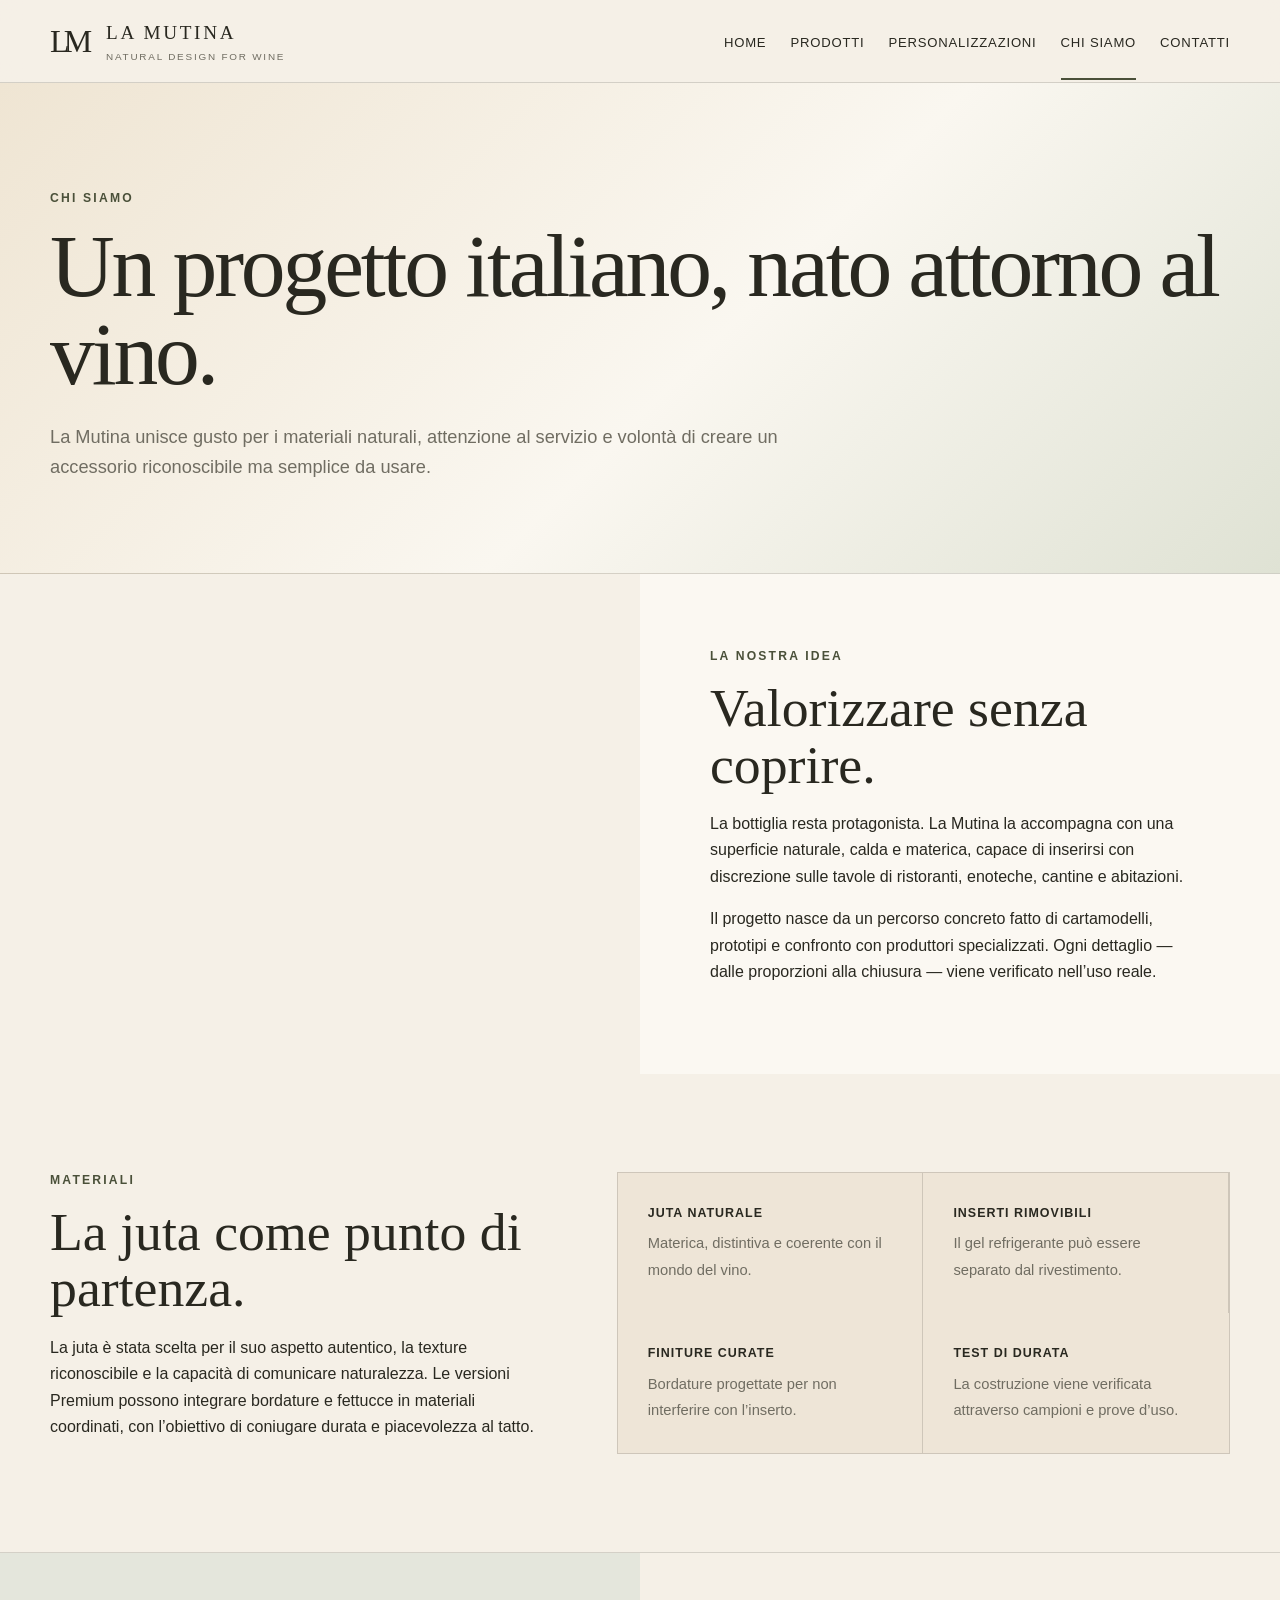
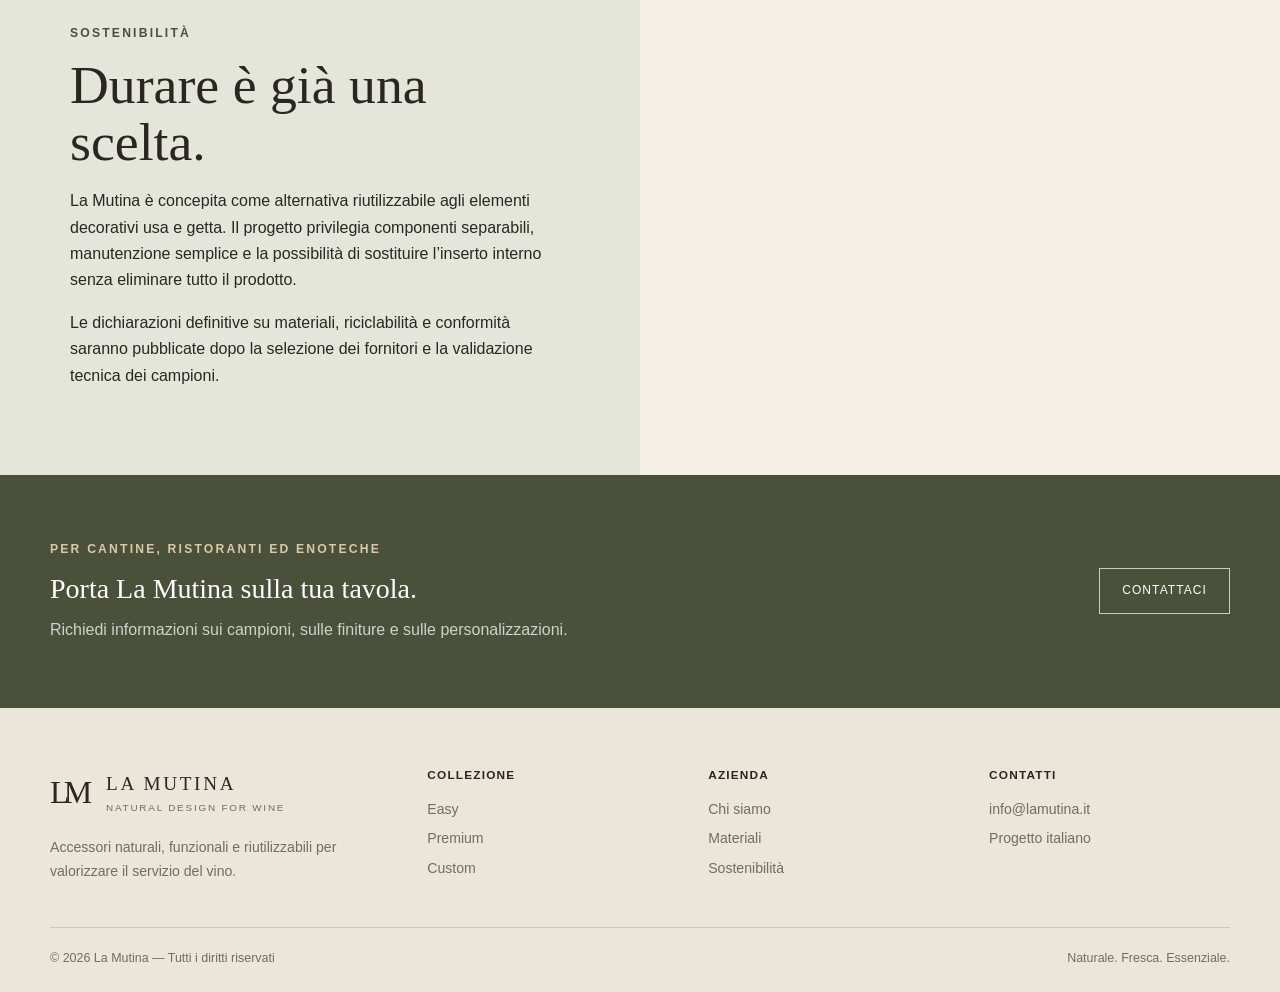
==== chi-siamo.html @ 400c6921 "Add files via upload" ====
<!doctype html><html lang="it"><head><meta charset="utf-8"><meta name="viewport" content="width=device-width,initial-scale=1"><title>Chi siamo — La Mutina</title><meta name="description" content="La Mutina — accessori naturali per il vino."><link rel="stylesheet" href="style.css"></head><body>
<header class="header">
  <div class="container nav">
    <a class="brand" href="index.html" aria-label="La Mutina home">
      <span class="monogram">LM</span>
      <span class="brand-copy"><strong>LA MUTINA</strong><span>Natural design for wine</span></span>
    </a>
    <button class="menu-btn" aria-label="Apri menu" aria-expanded="false">☰</button>
    <nav class="nav-links" aria-label="Navigazione principale">
      <a href="index.html" data-nav="home">Home</a>
      <a href="prodotti.html" data-nav="prodotti">Prodotti</a>
      <a href="custom.html" data-nav="custom">Personalizzazioni</a>
      <a href="chi-siamo.html" data-nav="chi-siamo" class="active">Chi siamo</a>
      <a href="contatti.html" data-nav="contatti">Contatti</a>
    </nav>
  </div>
</header><main>
<section class="page-hero"><div class="container"><div class="eyebrow">Chi siamo</div><h1>Un progetto italiano, nato attorno al vino.</h1><p class="lead">La Mutina unisce gusto per i materiali naturali, attenzione al servizio e volontà di creare un accessorio riconoscibile ma semplice da usare.</p></div></section>
<section class="split"><div class="split-image" style="background-image:url('assets/juta-dettaglio.jpg')"></div><div class="split-copy"><div class="eyebrow">La nostra idea</div><h2>Valorizzare senza coprire.</h2><p>La bottiglia resta protagonista. La Mutina la accompagna con una superficie naturale, calda e materica, capace di inserirsi con discrezione sulle tavole di ristoranti, enoteche, cantine e abitazioni.</p><p>Il progetto nasce da un percorso concreto fatto di cartamodelli, prototipi e confronto con produttori specializzati. Ogni dettaglio — dalle proporzioni alla chiusura — viene verificato nell’uso reale.</p></div></section>
<section class="section" id="materiali"><div class="container detail-grid"><div><div class="eyebrow">Materiali</div><h2>La juta come punto di partenza.</h2><p>La juta è stata scelta per il suo aspetto autentico, la texture riconoscibile e la capacità di comunicare naturalezza. Le versioni Premium possono integrare bordature e fettucce in materiali coordinati, con l’obiettivo di coniugare durata e piacevolezza al tatto.</p></div><div class="features" style="grid-template-columns:1fr 1fr"><div class="feature"><strong>Juta naturale</strong><span>Materica, distintiva e coerente con il mondo del vino.</span></div><div class="feature"><strong>Inserti rimovibili</strong><span>Il gel refrigerante può essere separato dal rivestimento.</span></div><div class="feature"><strong>Finiture curate</strong><span>Bordature progettate per non interferire con l’inserto.</span></div><div class="feature"><strong>Test di durata</strong><span>La costruzione viene verificata attraverso campioni e prove d’uso.</span></div></div></div></section>
<section class="split" id="sostenibilita"><div class="split-copy olive"><div class="eyebrow">Sostenibilità</div><h2>Durare è già una scelta.</h2><p>La Mutina è concepita come alternativa riutilizzabile agli elementi decorativi usa e getta. Il progetto privilegia componenti separabili, manutenzione semplice e la possibilità di sostituire l’inserto interno senza eliminare tutto il prodotto.</p><p>Le dichiarazioni definitive su materiali, riciclabilità e conformità saranno pubblicate dopo la selezione dei fornitori e la validazione tecnica dei campioni.</p></div><div class="split-image" style="background-image:url('assets/natura.jpg')"></div></section>
</main>
<section class="section-sm cta">
  <div class="container">
    <div><div class="eyebrow" style="color:#d8c9aa">Per cantine, ristoranti ed enoteche</div><h3>Porta La Mutina sulla tua tavola.</h3><p>Richiedi informazioni sui campioni, sulle finiture e sulle personalizzazioni.</p></div>
    <a class="btn" href="contatti.html">Contattaci</a>
  </div>
</section>
<footer class="footer">
  <div class="container">
    <div class="footer-grid">
      <div><div class="brand"><span class="monogram">LM</span><span class="brand-copy"><strong>LA MUTINA</strong><span>Natural design for wine</span></span></div><p style="margin-top:18px;max-width:320px">Accessori naturali, funzionali e riutilizzabili per valorizzare il servizio del vino.</p></div>
      <div><h4>Collezione</h4><a href="easy.html">Easy</a><a href="premium.html">Premium</a><a href="custom.html">Custom</a></div>
      <div><h4>Azienda</h4><a href="chi-siamo.html">Chi siamo</a><a href="chi-siamo.html#materiali">Materiali</a><a href="chi-siamo.html#sostenibilita">Sostenibilità</a></div>
      <div><h4>Contatti</h4><a href="mailto:info@lamutina.it">info@lamutina.it</a><p>Progetto italiano</p></div>
    </div>
    <div class="copyright"><span>© 2026 La Mutina — Tutti i diritti riservati</span><span>Naturale. Fresca. Essenziale.</span></div>
  </div>
</footer>
<script src="script.js"></script></body></html>
---- style.css ----
:root {
  --bg: #f5f0e7;
  --paper: #fbf8f2;
  --ink: #292820;
  --muted: #706d62;
  --olive: #4a5039;
  --olive-dark: #333827;
  --sand: #c7a875;
  --jute: #b78c50;
  --leather: #3b2b21;
  --line: rgba(41,40,32,.16);
  --shadow: 0 24px 70px rgba(45,40,31,.12);
  --radius: 4px;
}
* { box-sizing: border-box; }
html { scroll-behavior: smooth; }
body { margin:0; color:var(--ink); background:var(--bg); font-family: Arial, Helvetica, sans-serif; line-height:1.65; }
a { color:inherit; text-decoration:none; }
img { max-width:100%; display:block; }
.container { width:min(1180px, calc(100% - 40px)); margin-inline:auto; }
.serif, h1, h2, h3 { font-family: Georgia, 'Times New Roman', serif; font-weight:400; }
h1 { font-size:clamp(2.8rem, 7vw, 6.2rem); line-height:.98; margin:0; letter-spacing:-.035em; }
h2 { font-size:clamp(2rem, 4.2vw, 3.9rem); line-height:1.05; margin:0 0 18px; }
h3 { font-size:1.75rem; line-height:1.15; margin:0 0 12px; }
p { margin:0 0 16px; }
.eyebrow { text-transform:uppercase; letter-spacing:.18em; font-size:.76rem; color:var(--olive); font-weight:700; margin-bottom:14px; }
.lead { font-size:1.14rem; color:var(--muted); max-width:760px; }
.header { position:sticky; top:0; z-index:50; background:rgba(245,240,231,.94); backdrop-filter:blur(12px); border-bottom:1px solid var(--line); }
.nav { min-height:82px; display:flex; align-items:center; justify-content:space-between; gap:28px; }
.brand { display:flex; align-items:center; gap:12px; }
.monogram { font-family:Georgia,serif; font-size:2rem; letter-spacing:-.18em; width:44px; }
.brand-copy strong { display:block; font-family:Georgia,serif; font-size:1.2rem; letter-spacing:.14em; font-weight:400; }
.brand-copy span { display:block; font-size:.62rem; letter-spacing:.18em; color:var(--muted); text-transform:uppercase; }
.nav-links { display:flex; align-items:center; gap:24px; font-size:.82rem; text-transform:uppercase; letter-spacing:.06em; }
.nav-links a { padding:30px 0 25px; border-bottom:2px solid transparent; }
.nav-links a:hover, .nav-links a.active { border-color:var(--olive); }
.menu-btn { display:none; border:1px solid var(--line); background:transparent; padding:9px 12px; font-size:1rem; }
.hero-image { position:relative; min-height:570px; background:url('assets/hero-stagioni.jpg') center/cover no-repeat; border-bottom:1px solid var(--line); }
.hero-overlay { position:absolute; inset:0; background:linear-gradient(90deg, rgba(20,20,16,.04), rgba(245,240,231,.03)); }
.hero-caption { display:none; }
.section { padding:96px 0; border-bottom:1px solid var(--line); }
.section-sm { padding:64px 0; }
.center { text-align:center; }
.intro { max-width:780px; margin:0 auto 50px; }
.grid-3 { display:grid; grid-template-columns:repeat(3,1fr); gap:22px; }
.product-card { position:relative; background:var(--paper); border:1px solid var(--line); min-height:520px; padding:28px; overflow:hidden; transition:.25s ease; }
.product-card:hover { transform:translateY(-5px); box-shadow:var(--shadow); }
.product-visual { height:270px; display:grid; place-items:center; background:linear-gradient(145deg,#eee5d5,#fbf8f2); margin-bottom:25px; overflow:hidden; }
.bottle { position:relative; width:80px; height:230px; border-radius:18px 18px 12px 12px; background:linear-gradient(90deg,#263022,#53604a 50%,#20271c); box-shadow:0 18px 30px rgba(0,0,0,.16); }
.bottle:before { content:''; position:absolute; width:34px; height:74px; left:23px; top:-48px; border-radius:7px 7px 0 0; background:linear-gradient(90deg,#263022,#53604a 50%,#20271c); }
.sleeve { position:absolute; left:50%; bottom:18px; width:136px; height:136px; transform:translateX(-50%); border-radius:3px; background-color:#b9915c; background-image:repeating-linear-gradient(0deg,rgba(82,58,30,.12) 0 1px,transparent 1px 4px),repeating-linear-gradient(90deg,rgba(82,58,30,.09) 0 1px,transparent 1px 4px); box-shadow:0 10px 24px rgba(60,42,22,.22); }
.sleeve:after { content:'LM'; position:absolute; left:50%; bottom:12px; transform:translateX(-50%); font-family:Georgia,serif; font-size:1.15rem; }
.premium .sleeve { border-top:10px solid var(--leather); border-bottom:10px solid var(--leather); }
.custom-visual { display:flex; align-items:flex-end; justify-content:center; gap:16px; }
.custom-swatch { width:95px; height:200px; background:#b9915c; border-radius:4px; box-shadow:0 15px 28px rgba(60,42,22,.18); position:relative; background-image:repeating-linear-gradient(0deg,rgba(82,58,30,.12) 0 1px,transparent 1px 4px),repeating-linear-gradient(90deg,rgba(82,58,30,.09) 0 1px,transparent 1px 4px); }
.custom-swatch:nth-child(2){height:235px;background-color:#c4a06e}.custom-swatch:nth-child(3){height:180px;background-color:#a97b47}
.custom-swatch:after { content:attr(data-logo); position:absolute; inset:0; display:grid; place-items:center; font-family:Georgia,serif; font-size:.9rem; text-align:center; padding:12px; }
.tag { display:inline-block; margin-top:14px; color:var(--olive); text-transform:uppercase; letter-spacing:.14em; font-size:.72rem; font-weight:700; }
.link-arrow { display:inline-block; margin-top:18px; font-size:.82rem; text-transform:uppercase; letter-spacing:.08em; border-bottom:1px solid var(--olive); padding-bottom:4px; }
.features { display:grid; grid-template-columns:repeat(4,1fr); gap:0; background:#eee5d7; border:1px solid var(--line); }
.feature { padding:30px; border-right:1px solid var(--line); }
.feature:last-child { border-right:0; }
.feature-icon { font-size:1.8rem; margin-bottom:12px; }
.feature strong { display:block; text-transform:uppercase; letter-spacing:.08em; font-size:.78rem; margin-bottom:7px; }
.feature span { color:var(--muted); font-size:.92rem; }
.split { display:grid; grid-template-columns:1fr 1fr; align-items:stretch; }
.split-image { min-height:500px; background-size:cover; background-position:center; }
.split-copy { padding:70px; background:var(--paper); display:flex; flex-direction:column; justify-content:center; }
.split-copy.olive { background:#e4e6dc; }
.btn { display:inline-flex; align-items:center; justify-content:center; width:max-content; min-height:46px; padding:0 22px; border:1px solid var(--olive); text-transform:uppercase; letter-spacing:.09em; font-size:.75rem; transition:.2s; }
.btn:hover { background:var(--olive); color:white; }
.btn.primary { background:var(--olive); color:white; }
.btn.primary:hover { background:var(--olive-dark); }
.cta { background:var(--olive); color:white; }
.cta .container { display:flex; align-items:center; justify-content:space-between; gap:36px; }
.cta p { color:rgba(255,255,255,.74); margin:0; }
.cta .btn { color:white; border-color:rgba(255,255,255,.7); flex:none; }
.page-hero { padding:105px 0 75px; background:linear-gradient(135deg,#efe5d3,#faf7f0 55%,#dfe2d4); border-bottom:1px solid var(--line); }
.page-hero .lead { margin-top:24px; }
.detail-grid { display:grid; grid-template-columns:.9fr 1.1fr; gap:65px; align-items:center; }
.specs { display:grid; grid-template-columns:1fr 1fr; gap:12px; margin:26px 0; }
.spec { padding:17px; background:var(--paper); border:1px solid var(--line); }
.spec strong { display:block; font-family:Georgia,serif; font-size:1.2rem; }
.steps { counter-reset:step; display:grid; gap:16px; }
.step { position:relative; padding:22px 22px 22px 72px; background:var(--paper); border:1px solid var(--line); }
.step:before { counter-increment:step; content:counter(step); position:absolute; left:20px; top:20px; width:34px; height:34px; border:1px solid var(--olive); border-radius:50%; display:grid; place-items:center; font-family:Georgia,serif; }
.contact-grid { display:grid; grid-template-columns:.8fr 1.2fr; gap:50px; }
.contact-box { background:var(--paper); border:1px solid var(--line); padding:34px; }
form { display:grid; grid-template-columns:1fr 1fr; gap:16px; }
.field { display:grid; gap:7px; }
.field.full { grid-column:1/-1; }
label { font-size:.78rem; text-transform:uppercase; letter-spacing:.08em; }
input, select, textarea { width:100%; border:1px solid var(--line); background:#fffdf9; padding:13px 14px; font:inherit; color:var(--ink); }
textarea { min-height:150px; resize:vertical; }
.notice { font-size:.83rem; color:var(--muted); }
.footer { background:#ece5d9; padding:58px 0 24px; }
.footer-grid { display:grid; grid-template-columns:1.4fr repeat(3,1fr); gap:40px; }
.footer h4 { margin:0 0 13px; text-transform:uppercase; letter-spacing:.1em; font-size:.74rem; }
.footer a, .footer p { color:var(--muted); font-size:.88rem; display:block; margin:0 0 6px; }
.copyright { margin-top:38px; padding-top:20px; border-top:1px solid var(--line); color:var(--muted); font-size:.78rem; display:flex; justify-content:space-between; gap:20px; flex-wrap:wrap; }
@media (max-width:900px){
 .nav-links { display:none; position:absolute; top:82px; left:0; right:0; background:var(--paper); padding:14px 20px 22px; border-bottom:1px solid var(--line); flex-direction:column; align-items:flex-start; gap:0; }
 .nav-links.open { display:flex; }
 .nav-links a { padding:12px 0; width:100%; }
 .menu-btn { display:block; }
 .hero-image { min-height:430px; background-position:center; }
 .grid-3, .features, .split, .detail-grid, .contact-grid, .footer-grid { grid-template-columns:1fr; }
 .feature { border-right:0; border-bottom:1px solid var(--line); }
 .feature:last-child { border-bottom:0; }
 .split-copy { padding:48px 30px; }
 .split-image { min-height:360px; }
 .cta .container { align-items:flex-start; flex-direction:column; }
}
@media (max-width:600px){
 .container { width:min(100% - 28px,1180px); }
 .brand-copy span { display:none; }
 .hero-image { min-height:340px; }
 .section { padding:70px 0; }
 .product-card { min-height:auto; padding:20px; }
 .product-visual { height:230px; }
 .specs, form { grid-template-columns:1fr; }
 .field.full { grid-column:auto; }
 .page-hero { padding:75px 0 55px; }
}
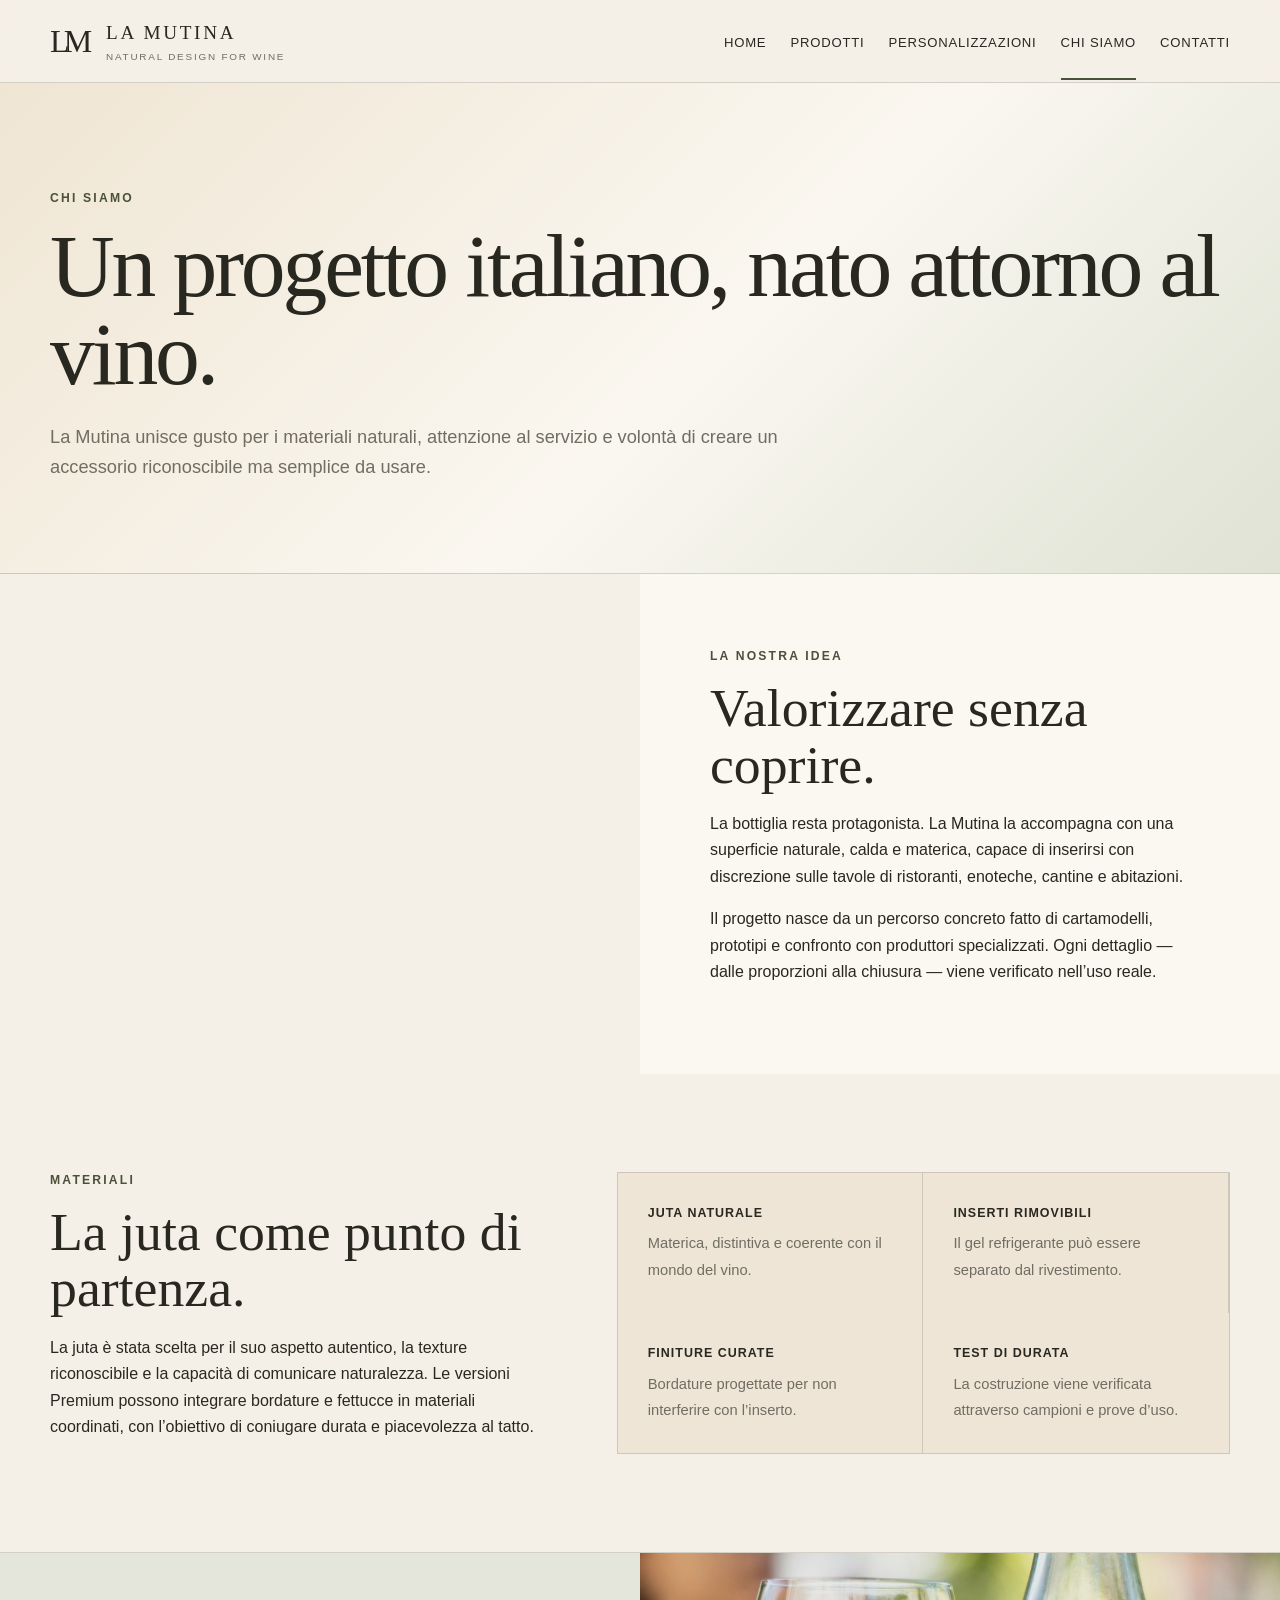
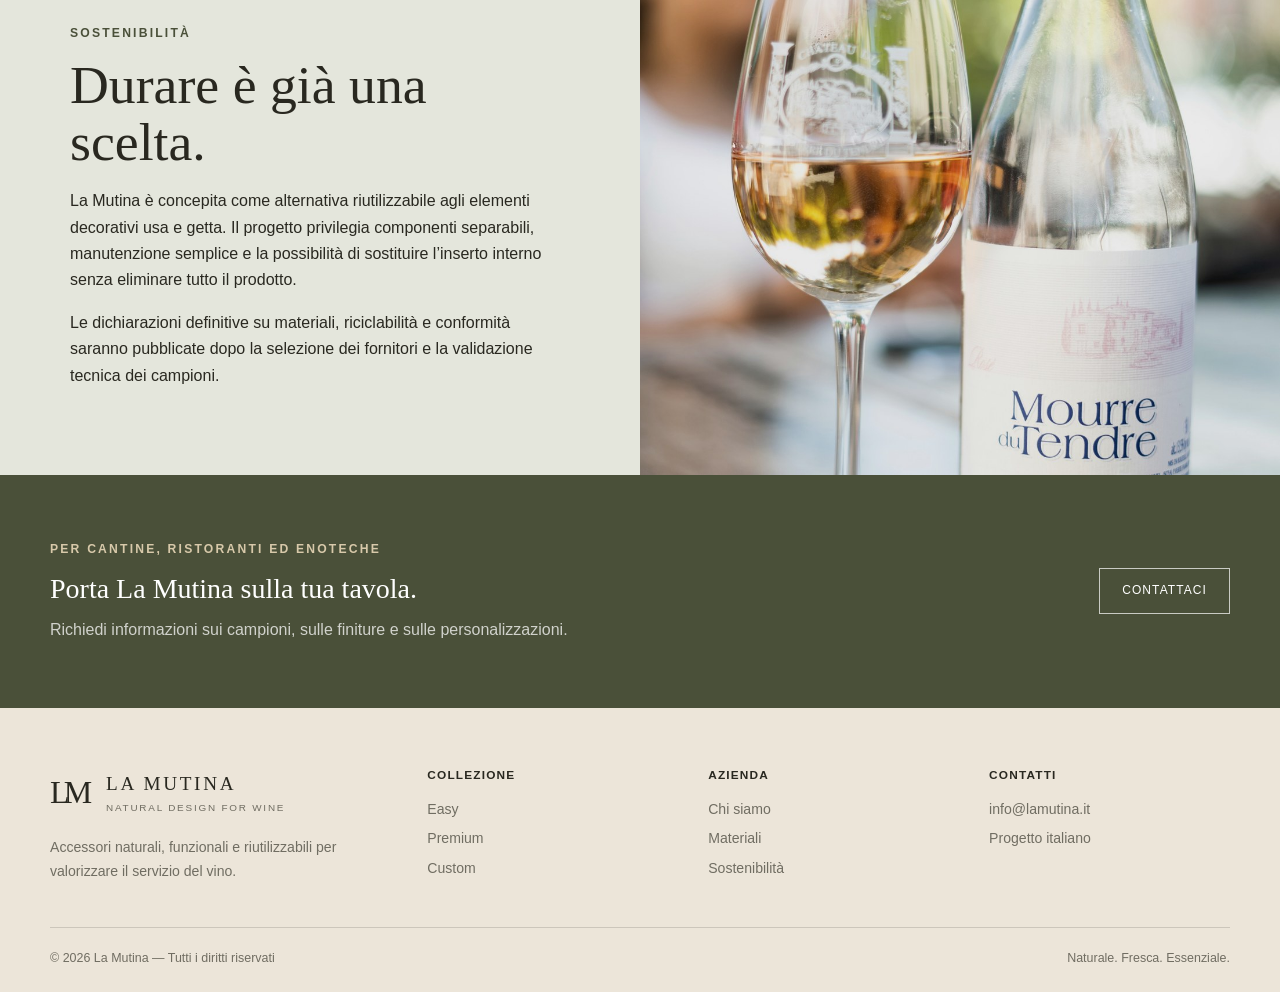
==== commit 239df4ec: "Add files via upload" ====
--- a/chi-siamo.html
+++ b/chi-siamo.html
@@ -1,4 +1,13 @@
-<!doctype html><html lang="it"><head><meta charset="utf-8"><meta name="viewport" content="width=device-width,initial-scale=1"><title>Chi siamo — La Mutina</title><meta name="description" content="La Mutina — accessori naturali per il vino."><link rel="stylesheet" href="style.css"></head><body>
+<!doctype html>
+<html lang="it">
+<head>
+  <meta charset="utf-8">
+  <meta name="viewport" content="width=device-width,initial-scale=1">
+  <title>Chi siamo — La Mutina</title>
+  <meta name="description" content="La Mutina — progetto italiano di accessori naturali per il vino.">
+  <link rel="stylesheet" href="style.css">
+</head>
+<body>
 <header class="header">
   <div class="container nav">
     <a class="brand" href="index.html" aria-label="La Mutina home">
@@ -14,22 +23,29 @@
       <a href="contatti.html" data-nav="contatti">Contatti</a>
     </nav>
   </div>
-</header><main>
-<section class="page-hero"><div class="container"><div class="eyebrow">Chi siamo</div><h1>Un progetto italiano, nato attorno al vino.</h1><p class="lead">La Mutina unisce gusto per i materiali naturali, attenzione al servizio e volontà di creare un accessorio riconoscibile ma semplice da usare.</p></div></section>
-<section class="split"><div class="split-image" style="background-image:url('assets/juta-dettaglio.jpg')"></div><div class="split-copy"><div class="eyebrow">La nostra idea</div><h2>Valorizzare senza coprire.</h2><p>La bottiglia resta protagonista. La Mutina la accompagna con una superficie naturale, calda e materica, capace di inserirsi con discrezione sulle tavole di ristoranti, enoteche, cantine e abitazioni.</p><p>Il progetto nasce da un percorso concreto fatto di cartamodelli, prototipi e confronto con produttori specializzati. Ogni dettaglio — dalle proporzioni alla chiusura — viene verificato nell’uso reale.</p></div></section>
-<section class="section" id="materiali"><div class="container detail-grid"><div><div class="eyebrow">Materiali</div><h2>La juta come punto di partenza.</h2><p>La juta è stata scelta per il suo aspetto autentico, la texture riconoscibile e la capacità di comunicare naturalezza. Le versioni Premium possono integrare bordature e fettucce in materiali coordinati, con l’obiettivo di coniugare durata e piacevolezza al tatto.</p></div><div class="features" style="grid-template-columns:1fr 1fr"><div class="feature"><strong>Juta naturale</strong><span>Materica, distintiva e coerente con il mondo del vino.</span></div><div class="feature"><strong>Inserti rimovibili</strong><span>Il gel refrigerante può essere separato dal rivestimento.</span></div><div class="feature"><strong>Finiture curate</strong><span>Bordature progettate per non interferire con l’inserto.</span></div><div class="feature"><strong>Test di durata</strong><span>La costruzione viene verificata attraverso campioni e prove d’uso.</span></div></div></div></section>
-<section class="split" id="sostenibilita"><div class="split-copy olive"><div class="eyebrow">Sostenibilità</div><h2>Durare è già una scelta.</h2><p>La Mutina è concepita come alternativa riutilizzabile agli elementi decorativi usa e getta. Il progetto privilegia componenti separabili, manutenzione semplice e la possibilità di sostituire l’inserto interno senza eliminare tutto il prodotto.</p><p>Le dichiarazioni definitive su materiali, riciclabilità e conformità saranno pubblicate dopo la selezione dei fornitori e la validazione tecnica dei campioni.</p></div><div class="split-image" style="background-image:url('assets/natura.jpg')"></div></section>
+</header>
+<main>
+
+<section class="page-hero"><div class="container"><div class="eyebrow">Chi siamo</div><h1>Un progetto italiano, nato attorno al vino.</h1><p class="lead">La Mutina unisce gusto per i materiali naturali, attenzione al servizio e volontà di creare un accessorio riconoscibile ma semplice da usare.</p></div></section><section class="split"><div class="split-image" style="background-image:url('assets/juta-dettaglio.jpg')"></div><div class="split-copy"><div class="eyebrow">La nostra idea</div><h2>Valorizzare senza coprire.</h2><p>La bottiglia resta protagonista. La Mutina la accompagna con una superficie naturale, calda e materica, capace di inserirsi con discrezione sulle tavole di ristoranti, enoteche, cantine e abitazioni.</p><p>Il progetto nasce da un percorso concreto fatto di cartamodelli, prototipi e confronto con produttori specializzati. Ogni dettaglio — dalle proporzioni alla chiusura — viene verificato nell’uso reale.</p></div></section><section class="section" id="materiali"><div class="container detail-grid"><div><div class="eyebrow">Materiali</div><h2>La juta come punto di partenza.</h2><p>La juta è stata scelta per il suo aspetto autentico, la texture riconoscibile e la capacità di comunicare naturalezza. Le versioni Premium possono integrare bordature e fettucce in materiali coordinati, con l’obiettivo di coniugare durata e piacevolezza al tatto.</p></div><div class="features" style="grid-template-columns:1fr 1fr"><div class="feature"><strong>Juta naturale</strong><span>Materica, distintiva e coerente con il mondo del vino.</span></div><div class="feature"><strong>Inserti rimovibili</strong><span>Il gel refrigerante può essere separato dal rivestimento.</span></div><div class="feature"><strong>Finiture curate</strong><span>Bordature progettate per non interferire con l’inserto.</span></div><div class="feature"><strong>Test di durata</strong><span>La costruzione viene verificata attraverso campioni e prove d’uso.</span></div></div></div></section><section class="split" id="sostenibilita"><div class="split-copy olive"><div class="eyebrow">Sostenibilità</div><h2>Durare è già una scelta.</h2><p>La Mutina è concepita come alternativa riutilizzabile agli elementi decorativi usa e getta. Il progetto privilegia componenti separabili, manutenzione semplice e la possibilità di sostituire l’inserto interno senza eliminare tutto il prodotto.</p><p>Le dichiarazioni definitive su materiali, riciclabilità e conformità saranno pubblicate dopo la selezione dei fornitori e la validazione tecnica dei campioni.</p></div><div class="split-image" style="background-image:url('assets/natura.jpg')"></div></section>
+
 </main>
 <section class="section-sm cta">
   <div class="container">
-    <div><div class="eyebrow" style="color:#d8c9aa">Per cantine, ristoranti ed enoteche</div><h3>Porta La Mutina sulla tua tavola.</h3><p>Richiedi informazioni sui campioni, sulle finiture e sulle personalizzazioni.</p></div>
+    <div>
+      <div class="eyebrow" style="color:#d8c9aa">Per cantine, ristoranti ed enoteche</div>
+      <h3>Porta La Mutina sulla tua tavola.</h3>
+      <p>Richiedi informazioni sui campioni, sulle finiture e sulle personalizzazioni.</p>
+    </div>
     <a class="btn" href="contatti.html">Contattaci</a>
   </div>
 </section>
 <footer class="footer">
   <div class="container">
     <div class="footer-grid">
-      <div><div class="brand"><span class="monogram">LM</span><span class="brand-copy"><strong>LA MUTINA</strong><span>Natural design for wine</span></span></div><p style="margin-top:18px;max-width:320px">Accessori naturali, funzionali e riutilizzabili per valorizzare il servizio del vino.</p></div>
+      <div>
+        <div class="brand"><span class="monogram">LM</span><span class="brand-copy"><strong>LA MUTINA</strong><span>Natural design for wine</span></span></div>
+        <p style="margin-top:18px;max-width:320px">Accessori naturali, funzionali e riutilizzabili per valorizzare il servizio del vino.</p>
+      </div>
       <div><h4>Collezione</h4><a href="easy.html">Easy</a><a href="premium.html">Premium</a><a href="custom.html">Custom</a></div>
       <div><h4>Azienda</h4><a href="chi-siamo.html">Chi siamo</a><a href="chi-siamo.html#materiali">Materiali</a><a href="chi-siamo.html#sostenibilita">Sostenibilità</a></div>
       <div><h4>Contatti</h4><a href="mailto:info@lamutina.it">info@lamutina.it</a><p>Progetto italiano</p></div>
@@ -37,4 +53,6 @@
     <div class="copyright"><span>© 2026 La Mutina — Tutti i diritti riservati</span><span>Naturale. Fresca. Essenziale.</span></div>
   </div>
 </footer>
-<script src="script.js"></script></body></html>+<script src="script.js"></script>
+</body>
+</html>
--- a/style.css
+++ b/style.css
@@ -1,125 +1,49 @@
+:root {
+  --bg: #f5f0e7; --paper: #fbf8f2; --ink: #292820; --muted: #706d62; --olive: #4a5039; --olive-dark: #333827; --sand: #c7a875; --jute: #b78c50; --leather: #3b2b21; --line: rgba(41,40,32,.16); --shadow: 0 24px 70px rgba(45,40,31,.12); --radius: 4px;
+}
+* { box-sizing: border-box; } html { scroll-behavior: smooth; } body { margin:0; color:var(--ink); background:var(--bg); font-family: Arial, Helvetica, sans-serif; line-height:1.65; } a { color:inherit; text-decoration:none; } img { max-width:100%; display:block; }
+.container { width:min(1180px, calc(100% - 40px)); margin-inline:auto; } .serif, h1, h2, h3 { font-family: Georgia, 'Times New Roman', serif; font-weight:400; } h1 { font-size:clamp(2.8rem, 7vw, 6.2rem); line-height:.98; margin:0; letter-spacing:-.035em; } h2 { font-size:clamp(2rem, 4.2vw, 3.9rem); line-height:1.05; margin:0 0 18px; } h3 { font-size:1.75rem; line-height:1.15; margin:0 0 12px; } p { margin:0 0 16px; }
+.eyebrow { text-transform:uppercase; letter-spacing:.18em; font-size:.76rem; color:var(--olive); font-weight:700; margin-bottom:14px; } .lead { font-size:1.14rem; color:var(--muted); max-width:760px; }
+.header { position:sticky; top:0; z-index:50; background:rgba(245,240,231,.94); backdrop-filter:blur(12px); border-bottom:1px solid var(--line); } .nav { min-height:82px; display:flex; align-items:center; justify-content:space-between; gap:28px; } .brand { display:flex; align-items:center; gap:12px; } .monogram { font-family:Georgia,serif; font-size:2rem; letter-spacing:-.18em; width:44px; } .brand-copy strong { display:block; font-family:Georgia,serif; font-size:1.2rem; letter-spacing:.14em; font-weight:400; } .brand-copy span { display:block; font-size:.62rem; letter-spacing:.18em; color:var(--muted); text-transform:uppercase; }
+.nav-links { display:flex; align-items:center; gap:24px; font-size:.82rem; text-transform:uppercase; letter-spacing:.06em; } .nav-links a { padding:30px 0 25px; border-bottom:2px solid transparent; } .nav-links a:hover, .nav-links a.active { border-color:var(--olive); } .menu-btn { display:none; border:1px solid var(--line); background:transparent; padding:9px 12px; font-size:1rem; }
+.hero-image { position:relative; min-height:570px; background:url('assets/hero-estate.jpg') center/cover no-repeat; border-bottom:1px solid var(--line); } .hero-overlay { position:absolute; inset:0; background:linear-gradient(90deg, rgba(20,20,16,.04), rgba(245,240,231,.03)); } .hero-caption { display:none; }
+.section { padding:96px 0; border-bottom:1px solid var(--line); } .section-sm { padding:64px 0; } .center { text-align:center; } .intro { max-width:780px; margin:0 auto 50px; } .grid-3 { display:grid; grid-template-columns:repeat(3,1fr); gap:22px; }
+.product-card { position:relative; background:var(--paper); border:1px solid var(--line); min-height:520px; padding:28px; overflow:hidden; transition:.25s ease; } .product-card:hover { transform:translateY(-5px); box-shadow:var(--shadow); } .product-visual { height:270px; display:grid; place-items:center; background:linear-gradient(145deg,#eee5d5,#fbf8f2); margin-bottom:25px; overflow:hidden; }
+.bottle { position:relative; width:80px; height:230px; border-radius:18px 18px 12px 12px; background:linear-gradient(90deg,#263022,#53604a 50%,#20271c); box-shadow:0 18px 30px rgba(0,0,0,.16); } .bottle:before { content:''; position:absolute; width:34px; height:74px; left:23px; top:-48px; border-radius:7px 7px 0 0; background:linear-gradient(90deg,#263022,#53604a 50%,#20271c); }
+.sleeve { position:absolute; left:50%; bottom:18px; width:136px; height:136px; transform:translateX(-50%); border-radius:3px; background-color:#b9915c; background-image:repeating-linear-gradient(0deg,rgba(82,58,30,.12) 0 1px,transparent 1px 4px),repeating-linear-gradient(90deg,rgba(82,58,30,.09) 0 1px,transparent 1px 4px); box-shadow:0 10px 24px rgba(60,42,22,.22); } .sleeve:after { content:'LM'; position:absolute; left:50%; bottom:12px; transform:translateX(-50%); font-family:Georgia,serif; font-size:1.15rem; } .premium .sleeve { border-top:10px solid var(--leather); border-bottom:10px solid var(--leather); }
+.custom-visual { display:flex; align-items:flex-end; justify-content:center; gap:16px; } .custom-swatch { width:95px; height:200px; background:#b9915c; border-radius:4px; box-shadow:0 15px 28px rgba(60,42,22,.18); position:relative; background-image:repeating-linear-gradient(0deg,rgba(82,58,30,.12) 0 1px,transparent 1px 4px),repeating-linear-gradient(90deg,rgba(82,58,30,.09) 0 1px,transparent 1px 4px); } .custom-swatch:nth-child(2){height:235px;background-color:#c4a06e}.custom-swatch:nth-child(3){height:180px;background-color:#a97b47} .custom-swatch:after { content:attr(data-logo); position:absolute; inset:0; display:grid; place-items:center; font-family:Georgia,serif; font-size:.9rem; text-align:center; padding:12px; }
+.tag { display:inline-block; margin-top:14px; color:var(--olive); text-transform:uppercase; letter-spacing:.14em; font-size:.72rem; font-weight:700; } .link-arrow { display:inline-block; margin-top:18px; font-size:.82rem; text-transform:uppercase; letter-spacing:.08em; border-bottom:1px solid var(--olive); padding-bottom:4px; }
+.features { display:grid; grid-template-columns:repeat(4,1fr); gap:0; background:#eee5d7; border:1px solid var(--line); } .feature { padding:30px; border-right:1px solid var(--line); } .feature:last-child { border-right:0; } .feature-icon { font-size:1.8rem; margin-bottom:12px; } .feature strong { display:block; text-transform:uppercase; letter-spacing:.08em; font-size:.78rem; margin-bottom:7px; } .feature span { color:var(--muted); font-size:.92rem; }
+.split { display:grid; grid-template-columns:1fr 1fr; align-items:stretch; } .split-image { min-height:500px; background-size:cover; background-position:center; } .split-copy { padding:70px; background:var(--paper); display:flex; flex-direction:column; justify-content:center; } .split-copy.olive { background:#e4e6dc; }
+.btn { display:inline-flex; align-items:center; justify-content:center; width:max-content; min-height:46px; padding:0 22px; border:1px solid var(--olive); text-transform:uppercase; letter-spacing:.09em; font-size:.75rem; transition:.2s; } .btn:hover { background:var(--olive); color:white; } .btn.primary { background:var(--olive); color:white; } .btn.primary:hover { background:var(--olive-dark); }
+.cta { background:var(--olive); color:white; } .cta .container { display:flex; align-items:center; justify-content:space-between; gap:36px; } .cta p { color:rgba(255,255,255,.74); margin:0; } .cta .btn { color:white; border-color:rgba(255,255,255,.7); flex:none; }
+.page-hero { padding:105px 0 75px; background:linear-gradient(135deg,#efe5d3,#faf7f0 55%,#dfe2d4); border-bottom:1px solid var(--line); } .page-hero .lead { margin-top:24px; } .detail-grid { display:grid; grid-template-columns:.9fr 1.1fr; gap:65px; align-items:center; } .specs { display:grid; grid-template-columns:1fr 1fr; gap:12px; margin:26px 0; } .spec { padding:17px; background:var(--paper); border:1px solid var(--line); } .spec strong { display:block; font-family:Georgia,serif; font-size:1.2rem; }
+.steps { counter-reset:step; display:grid; gap:16px; } .step { position:relative; padding:22px 22px 22px 72px; background:var(--paper); border:1px solid var(--line); } .step:before { counter-increment:step; content:counter(step); position:absolute; left:20px; top:20px; width:34px; height:34px; border:1px solid var(--olive); border-radius:50%; display:grid; place-items:center; font-family:Georgia,serif; }
+.contact-grid { display:grid; grid-template-columns:.8fr 1.2fr; gap:50px; } .contact-box { background:var(--paper); border:1px solid var(--line); padding:34px; } form { display:grid; grid-template-columns:1fr 1fr; gap:16px; } .field { display:grid; gap:7px; } .field.full { grid-column:1/-1; } label { font-size:.78rem; text-transform:uppercase; letter-spacing:.08em; } input, select, textarea { width:100%; border:1px solid var(--line); background:#fffdf9; padding:13px 14px; font:inherit; color:var(--ink); } textarea { min-height:150px; resize:vertical; } .notice { font-size:.83rem; color:var(--muted); }
+.footer { background:#ece5d9; padding:58px 0 24px; } .footer-grid { display:grid; grid-template-columns:1.4fr repeat(3,1fr); gap:40px; } .footer h4 { margin:0 0 13px; text-transform:uppercase; letter-spacing:.1em; font-size:.74rem; } .footer a, .footer p { color:var(--muted); font-size:.88rem; display:block; margin:0 0 6px; } .copyright { margin-top:38px; padding-top:20px; border-top:1px solid var(--line); color:var(--muted); font-size:.78rem; display:flex; justify-content:space-between; gap:20px; flex-wrap:wrap; }
+@media (max-width:900px){ .nav-links { display:none; position:absolute; top:82px; left:0; right:0; background:var(--paper); padding:14px 20px 22px; border-bottom:1px solid var(--line); flex-direction:column; align-items:flex-start; gap:0; } .nav-links.open { display:flex; } .nav-links a { padding:12px 0; width:100%; } .menu-btn { display:block; } .hero-image { min-height:430px; background-position:center; } .grid-3, .features, .split, .detail-grid, .contact-grid, .footer-grid { grid-template-columns:1fr; } .feature { border-right:0; border-bottom:1px solid var(--line); } .feature:last-child { border-bottom:0; } .split-copy { padding:48px 30px; } .split-image { min-height:360px; } .cta .container { align-items:flex-start; flex-direction:column; } }
+@media (max-width:600px){ .container { width:min(100% - 28px,1180px); } .brand-copy span { display:none; } .hero-image { min-height:340px; } .section { padding:70px 0; } .product-card { min-height:auto; padding:20px; } .product-visual { height:230px; } .specs, form { grid-template-columns:1fr; } .field.full { grid-column:auto; } .page-hero { padding:75px 0 55px; } }
 
-:root {
-  --bg: #f5f0e7;
-  --paper: #fbf8f2;
-  --ink: #292820;
-  --muted: #706d62;
-  --olive: #4a5039;
-  --olive-dark: #333827;
-  --sand: #c7a875;
-  --jute: #b78c50;
-  --leather: #3b2b21;
-  --line: rgba(41,40,32,.16);
-  --shadow: 0 24px 70px rgba(45,40,31,.12);
-  --radius: 4px;
-}
-* { box-sizing: border-box; }
-html { scroll-behavior: smooth; }
-body { margin:0; color:var(--ink); background:var(--bg); font-family: Arial, Helvetica, sans-serif; line-height:1.65; }
-a { color:inherit; text-decoration:none; }
-img { max-width:100%; display:block; }
-.container { width:min(1180px, calc(100% - 40px)); margin-inline:auto; }
-.serif, h1, h2, h3 { font-family: Georgia, 'Times New Roman', serif; font-weight:400; }
-h1 { font-size:clamp(2.8rem, 7vw, 6.2rem); line-height:.98; margin:0; letter-spacing:-.035em; }
-h2 { font-size:clamp(2rem, 4.2vw, 3.9rem); line-height:1.05; margin:0 0 18px; }
-h3 { font-size:1.75rem; line-height:1.15; margin:0 0 12px; }
-p { margin:0 0 16px; }
-.eyebrow { text-transform:uppercase; letter-spacing:.18em; font-size:.76rem; color:var(--olive); font-weight:700; margin-bottom:14px; }
-.lead { font-size:1.14rem; color:var(--muted); max-width:760px; }
-.header { position:sticky; top:0; z-index:50; background:rgba(245,240,231,.94); backdrop-filter:blur(12px); border-bottom:1px solid var(--line); }
-.nav { min-height:82px; display:flex; align-items:center; justify-content:space-between; gap:28px; }
-.brand { display:flex; align-items:center; gap:12px; }
-.monogram { font-family:Georgia,serif; font-size:2rem; letter-spacing:-.18em; width:44px; }
-.brand-copy strong { display:block; font-family:Georgia,serif; font-size:1.2rem; letter-spacing:.14em; font-weight:400; }
-.brand-copy span { display:block; font-size:.62rem; letter-spacing:.18em; color:var(--muted); text-transform:uppercase; }
-.nav-links { display:flex; align-items:center; gap:24px; font-size:.82rem; text-transform:uppercase; letter-spacing:.06em; }
-.nav-links a { padding:30px 0 25px; border-bottom:2px solid transparent; }
-.nav-links a:hover, .nav-links a.active { border-color:var(--olive); }
-.menu-btn { display:none; border:1px solid var(--line); background:transparent; padding:9px 12px; font-size:1rem; }
-.hero-image { position:relative; min-height:570px; background:url('assets/hero-stagioni.jpg') center/cover no-repeat; border-bottom:1px solid var(--line); }
-.hero-overlay { position:absolute; inset:0; background:linear-gradient(90deg, rgba(20,20,16,.04), rgba(245,240,231,.03)); }
-.hero-caption { display:none; }
-.section { padding:96px 0; border-bottom:1px solid var(--line); }
-.section-sm { padding:64px 0; }
-.center { text-align:center; }
-.intro { max-width:780px; margin:0 auto 50px; }
-.grid-3 { display:grid; grid-template-columns:repeat(3,1fr); gap:22px; }
-.product-card { position:relative; background:var(--paper); border:1px solid var(--line); min-height:520px; padding:28px; overflow:hidden; transition:.25s ease; }
-.product-card:hover { transform:translateY(-5px); box-shadow:var(--shadow); }
-.product-visual { height:270px; display:grid; place-items:center; background:linear-gradient(145deg,#eee5d5,#fbf8f2); margin-bottom:25px; overflow:hidden; }
-.bottle { position:relative; width:80px; height:230px; border-radius:18px 18px 12px 12px; background:linear-gradient(90deg,#263022,#53604a 50%,#20271c); box-shadow:0 18px 30px rgba(0,0,0,.16); }
-.bottle:before { content:''; position:absolute; width:34px; height:74px; left:23px; top:-48px; border-radius:7px 7px 0 0; background:linear-gradient(90deg,#263022,#53604a 50%,#20271c); }
-.sleeve { position:absolute; left:50%; bottom:18px; width:136px; height:136px; transform:translateX(-50%); border-radius:3px; background-color:#b9915c; background-image:repeating-linear-gradient(0deg,rgba(82,58,30,.12) 0 1px,transparent 1px 4px),repeating-linear-gradient(90deg,rgba(82,58,30,.09) 0 1px,transparent 1px 4px); box-shadow:0 10px 24px rgba(60,42,22,.22); }
-.sleeve:after { content:'LM'; position:absolute; left:50%; bottom:12px; transform:translateX(-50%); font-family:Georgia,serif; font-size:1.15rem; }
-.premium .sleeve { border-top:10px solid var(--leather); border-bottom:10px solid var(--leather); }
-.custom-visual { display:flex; align-items:flex-end; justify-content:center; gap:16px; }
-.custom-swatch { width:95px; height:200px; background:#b9915c; border-radius:4px; box-shadow:0 15px 28px rgba(60,42,22,.18); position:relative; background-image:repeating-linear-gradient(0deg,rgba(82,58,30,.12) 0 1px,transparent 1px 4px),repeating-linear-gradient(90deg,rgba(82,58,30,.09) 0 1px,transparent 1px 4px); }
-.custom-swatch:nth-child(2){height:235px;background-color:#c4a06e}.custom-swatch:nth-child(3){height:180px;background-color:#a97b47}
-.custom-swatch:after { content:attr(data-logo); position:absolute; inset:0; display:grid; place-items:center; font-family:Georgia,serif; font-size:.9rem; text-align:center; padding:12px; }
-.tag { display:inline-block; margin-top:14px; color:var(--olive); text-transform:uppercase; letter-spacing:.14em; font-size:.72rem; font-weight:700; }
-.link-arrow { display:inline-block; margin-top:18px; font-size:.82rem; text-transform:uppercase; letter-spacing:.08em; border-bottom:1px solid var(--olive); padding-bottom:4px; }
-.features { display:grid; grid-template-columns:repeat(4,1fr); gap:0; background:#eee5d7; border:1px solid var(--line); }
-.feature { padding:30px; border-right:1px solid var(--line); }
-.feature:last-child { border-right:0; }
-.feature-icon { font-size:1.8rem; margin-bottom:12px; }
-.feature strong { display:block; text-transform:uppercase; letter-spacing:.08em; font-size:.78rem; margin-bottom:7px; }
-.feature span { color:var(--muted); font-size:.92rem; }
-.split { display:grid; grid-template-columns:1fr 1fr; align-items:stretch; }
-.split-image { min-height:500px; background-size:cover; background-position:center; }
-.split-copy { padding:70px; background:var(--paper); display:flex; flex-direction:column; justify-content:center; }
-.split-copy.olive { background:#e4e6dc; }
-.btn { display:inline-flex; align-items:center; justify-content:center; width:max-content; min-height:46px; padding:0 22px; border:1px solid var(--olive); text-transform:uppercase; letter-spacing:.09em; font-size:.75rem; transition:.2s; }
-.btn:hover { background:var(--olive); color:white; }
-.btn.primary { background:var(--olive); color:white; }
-.btn.primary:hover { background:var(--olive-dark); }
-.cta { background:var(--olive); color:white; }
-.cta .container { display:flex; align-items:center; justify-content:space-between; gap:36px; }
-.cta p { color:rgba(255,255,255,.74); margin:0; }
-.cta .btn { color:white; border-color:rgba(255,255,255,.7); flex:none; }
-.page-hero { padding:105px 0 75px; background:linear-gradient(135deg,#efe5d3,#faf7f0 55%,#dfe2d4); border-bottom:1px solid var(--line); }
-.page-hero .lead { margin-top:24px; }
-.detail-grid { display:grid; grid-template-columns:.9fr 1.1fr; gap:65px; align-items:center; }
-.specs { display:grid; grid-template-columns:1fr 1fr; gap:12px; margin:26px 0; }
-.spec { padding:17px; background:var(--paper); border:1px solid var(--line); }
-.spec strong { display:block; font-family:Georgia,serif; font-size:1.2rem; }
-.steps { counter-reset:step; display:grid; gap:16px; }
-.step { position:relative; padding:22px 22px 22px 72px; background:var(--paper); border:1px solid var(--line); }
-.step:before { counter-increment:step; content:counter(step); position:absolute; left:20px; top:20px; width:34px; height:34px; border:1px solid var(--olive); border-radius:50%; display:grid; place-items:center; font-family:Georgia,serif; }
-.contact-grid { display:grid; grid-template-columns:.8fr 1.2fr; gap:50px; }
-.contact-box { background:var(--paper); border:1px solid var(--line); padding:34px; }
-form { display:grid; grid-template-columns:1fr 1fr; gap:16px; }
-.field { display:grid; gap:7px; }
-.field.full { grid-column:1/-1; }
-label { font-size:.78rem; text-transform:uppercase; letter-spacing:.08em; }
-input, select, textarea { width:100%; border:1px solid var(--line); background:#fffdf9; padding:13px 14px; font:inherit; color:var(--ink); }
-textarea { min-height:150px; resize:vertical; }
-.notice { font-size:.83rem; color:var(--muted); }
-.footer { background:#ece5d9; padding:58px 0 24px; }
-.footer-grid { display:grid; grid-template-columns:1.4fr repeat(3,1fr); gap:40px; }
-.footer h4 { margin:0 0 13px; text-transform:uppercase; letter-spacing:.1em; font-size:.74rem; }
-.footer a, .footer p { color:var(--muted); font-size:.88rem; display:block; margin:0 0 6px; }
-.copyright { margin-top:38px; padding-top:20px; border-top:1px solid var(--line); color:var(--muted); font-size:.78rem; display:flex; justify-content:space-between; gap:20px; flex-wrap:wrap; }
-@media (max-width:900px){
- .nav-links { display:none; position:absolute; top:82px; left:0; right:0; background:var(--paper); padding:14px 20px 22px; border-bottom:1px solid var(--line); flex-direction:column; align-items:flex-start; gap:0; }
- .nav-links.open { display:flex; }
- .nav-links a { padding:12px 0; width:100%; }
- .menu-btn { display:block; }
- .hero-image { min-height:430px; background-position:center; }
- .grid-3, .features, .split, .detail-grid, .contact-grid, .footer-grid { grid-template-columns:1fr; }
- .feature { border-right:0; border-bottom:1px solid var(--line); }
- .feature:last-child { border-bottom:0; }
- .split-copy { padding:48px 30px; }
- .split-image { min-height:360px; }
- .cta .container { align-items:flex-start; flex-direction:column; }
-}
-@media (max-width:600px){
- .container { width:min(100% - 28px,1180px); }
- .brand-copy span { display:none; }
- .hero-image { min-height:340px; }
- .section { padding:70px 0; }
- .product-card { min-height:auto; padding:20px; }
- .product-visual { height:230px; }
- .specs, form { grid-template-columns:1fr; }
- .field.full { grid-column:auto; }
- .page-hero { padding:75px 0 55px; }
-}
+.hero-content { position:relative; z-index:2; min-height:570px; display:flex; flex-direction:column; justify-content:flex-end; padding:80px 0 72px; color:white; max-width:780px; }
+.hero-eyebrow { color:#efe3c3; }
+.hero-lead { color:rgba(255,255,255,.84); max-width:720px; }
+.hero-actions { display:flex; gap:14px; margin-top:28px; flex-wrap:wrap; }
+.btn-light { border-color:rgba(255,255,255,.82); color:white; }
+.btn-light:hover { background:white; color:var(--ink); border-color:white; }
+.real-card .product-visual.photo { background:#f2ebdf; padding:0; }
+.product-visual.photo img { width:100%; height:100%; object-fit:cover; }
+.product-shot { background:var(--paper); border:1px solid var(--line); padding:18px; }
+.product-shot img { width:100%; height:auto; display:block; }
+.usage-section { background:#f8f4ec; }
+.usage-grid { display:grid; grid-template-columns:1fr 1fr; gap:22px; }
+.usage-card { background:var(--paper); border:1px solid var(--line); overflow:hidden; }
+.usage-photo { width:100%; height:420px; object-fit:cover; display:block; }
+.usage-copy { padding:26px; }
+.example-gallery { display:grid; grid-template-columns:1fr 1fr; gap:22px; }
+.example-card { background:var(--paper); border:1px solid var(--line); overflow:hidden; }
+.example-card img { width:100%; height:auto; display:block; }
+.example-caption { padding:18px 20px 22px; }
+.example-caption strong { display:block; font-family:Georgia,serif; font-size:1.1rem; margin-bottom:6px; }
+.example-caption span { color:var(--muted); font-size:.92rem; }
+@media (max-width:900px){ .hero-content { min-height:430px; padding:55px 0 46px; } .usage-grid, .example-gallery { grid-template-columns:1fr; } .usage-photo { height:360px; } }
+@media (max-width:600px){ .hero-content { min-height:340px; padding:36px 0 30px; } .hero-actions { gap:10px; } .usage-photo { height:270px; } }
